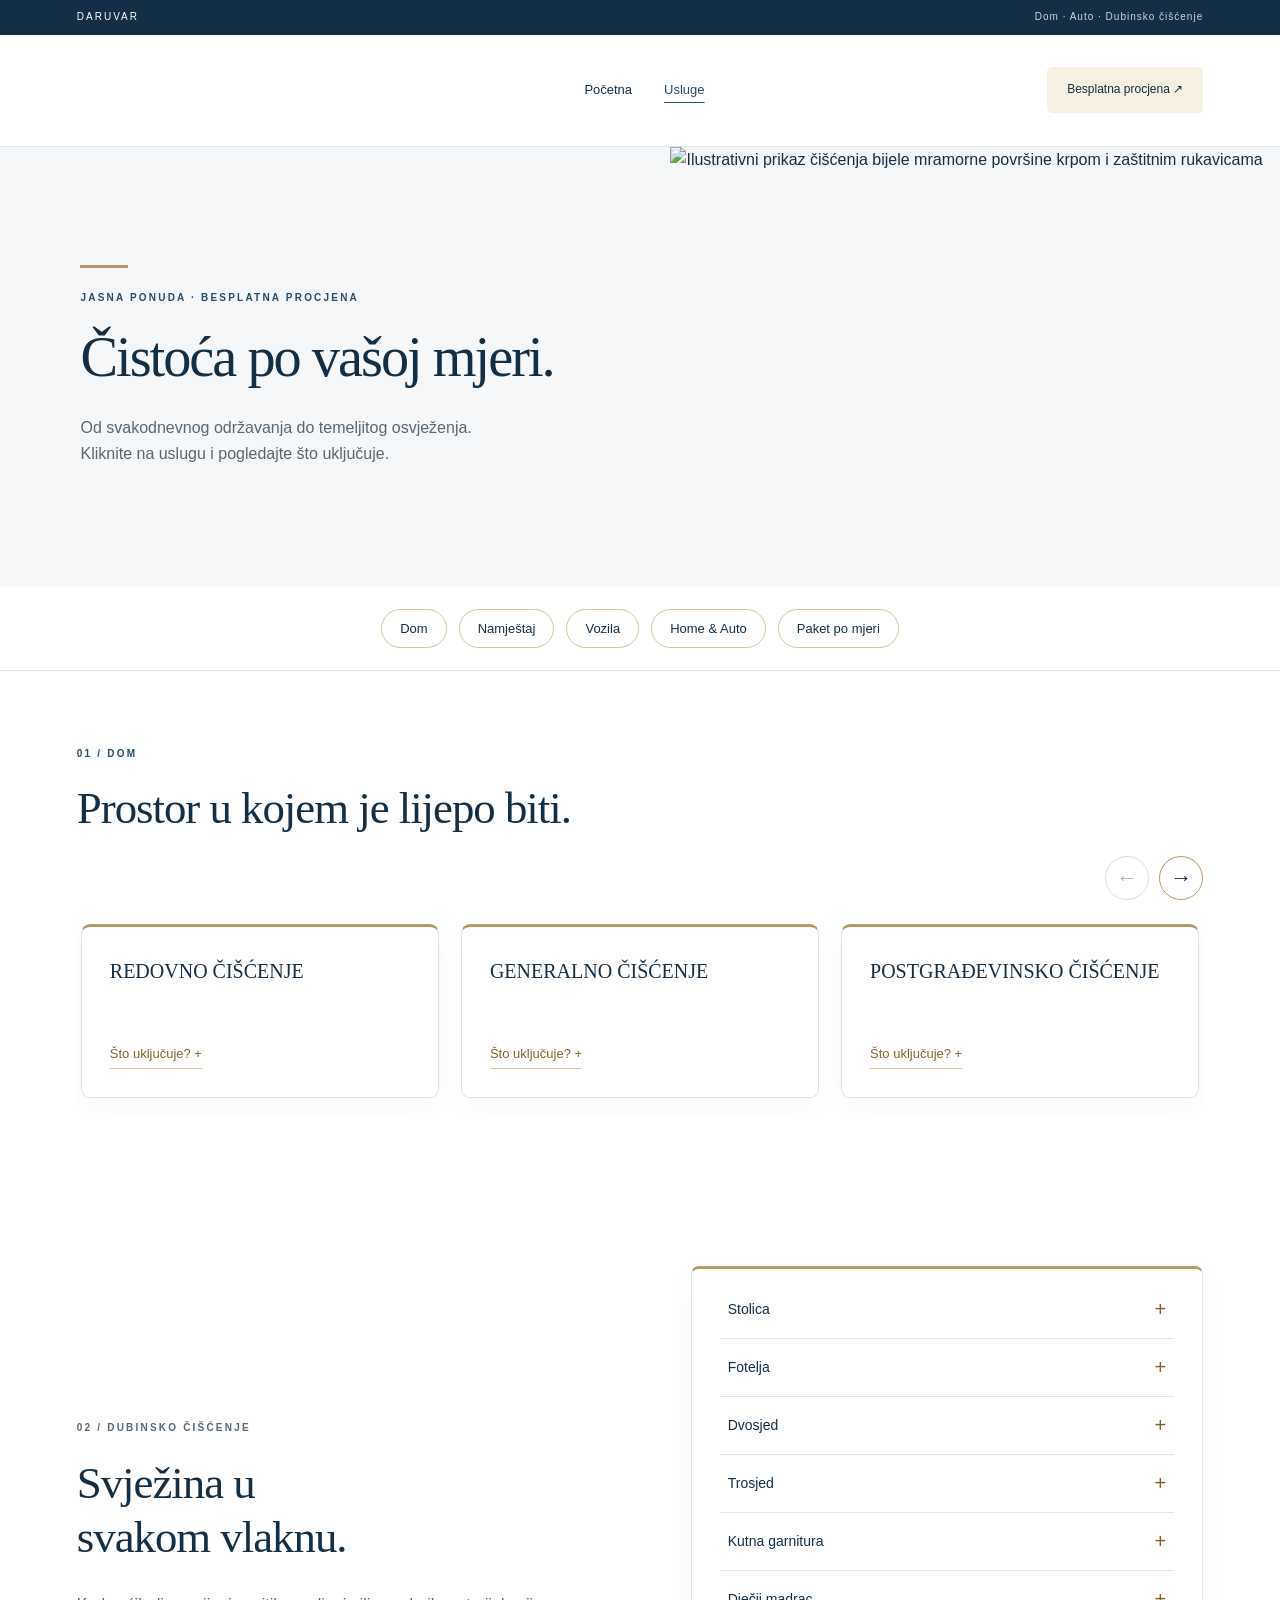
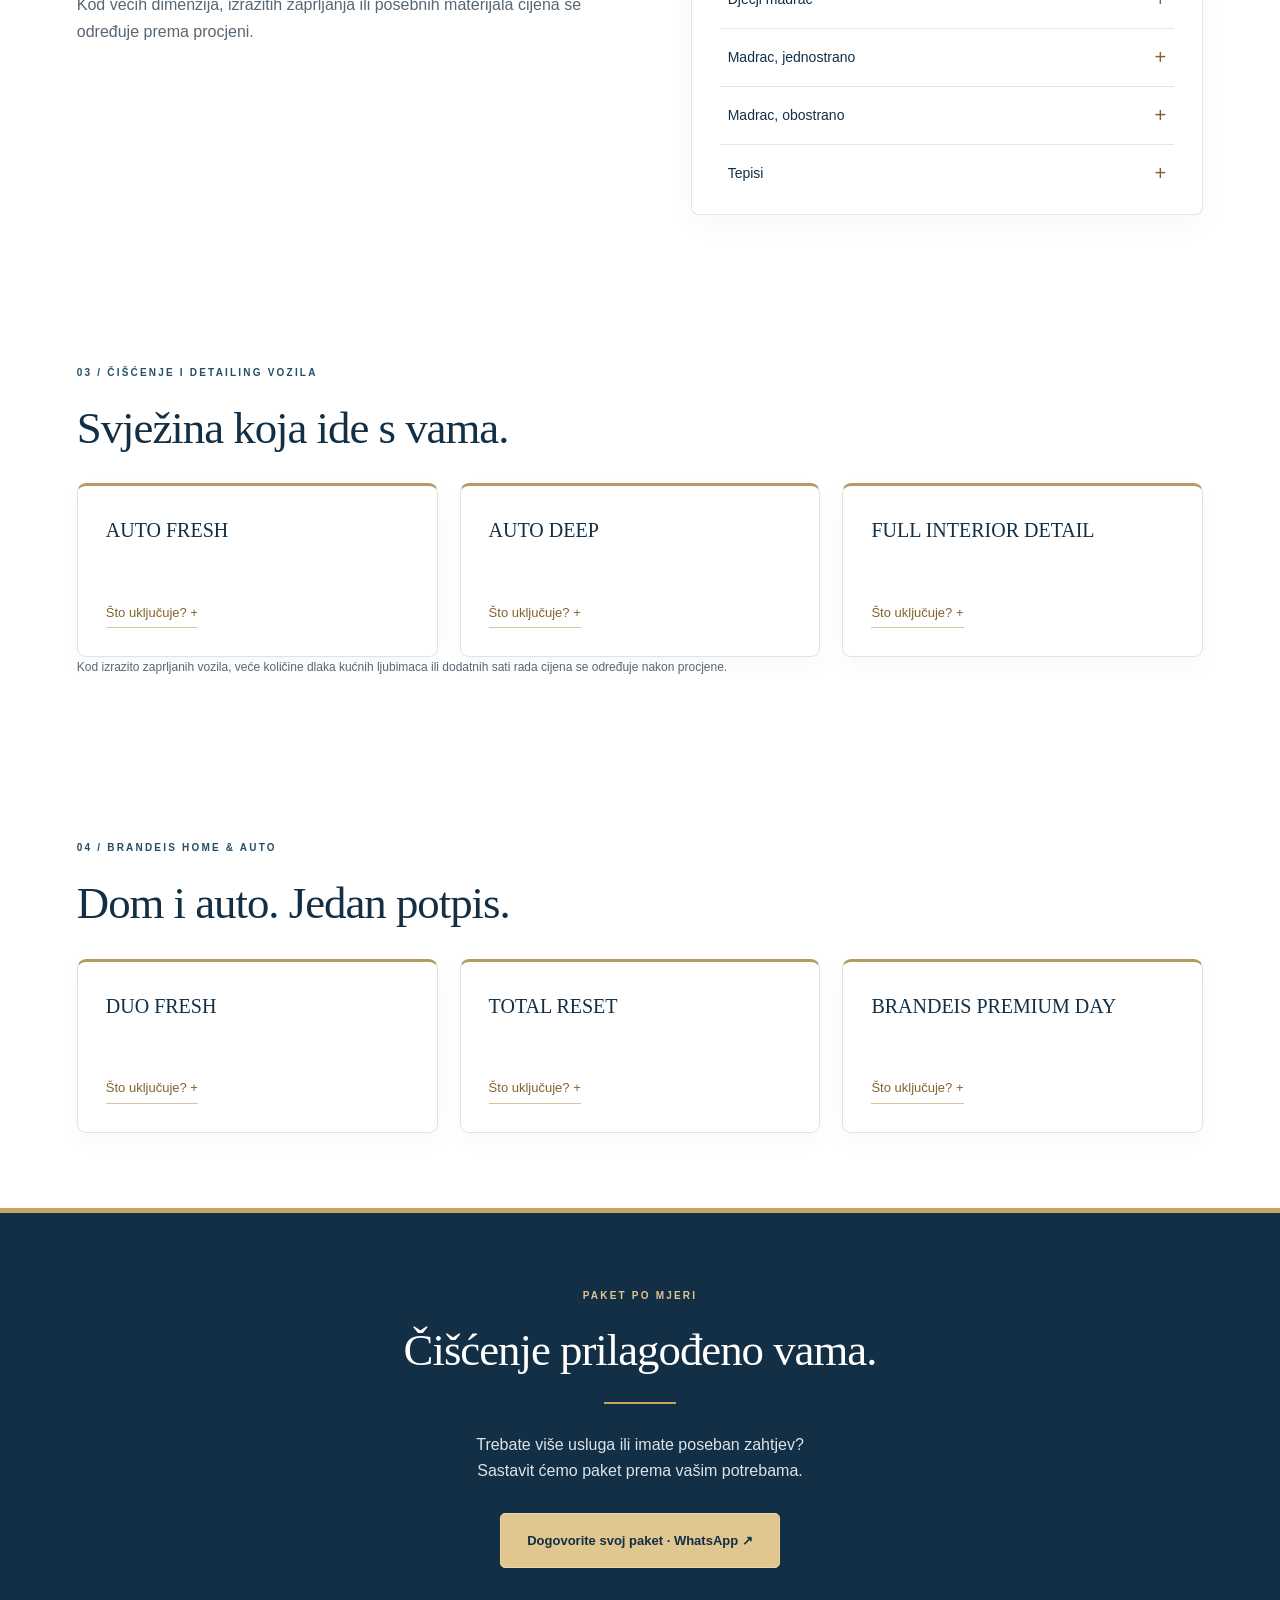
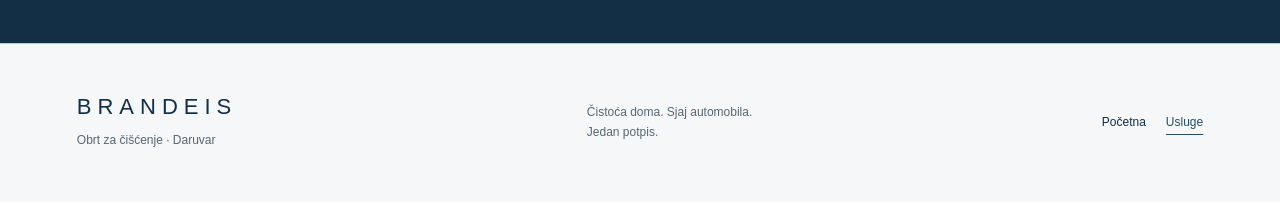
==== usluge.html @ 132bfe53 "Add Brandeis website" ====
<!doctype html>
<html lang="hr">
  <head>
    <meta charset="utf-8" />
    <meta
      name="viewport"
      content="width=device-width,initial-scale=1"
    />
    <title>Usluge  | BRANDEIS</title>
    <meta
      name="description"
      content="BRANDEIS, obrt za čišćenje u Daruvaru. Čišćenje doma, dubinsko čišćenje i detailing vozila. Besplatna procjena."
    />
    <link
      rel="stylesheet"
      href="style.css"
    />
  </head>
  <body class="services-refined">
    <div class="top">DARUVAR <span>Dom · Auto · Dubinsko čišćenje</span></div>
    <!-- ZAGLAVLJE: logo i glavna navigacija -->
    <header>
      <a
        href="index.html"
        class="brand"
        aria-label="BRANDEIS početna"
        ><span class="logo"
          ><img
            src="assets/logo-original.png"
            alt="BRANDEIS – obrt za čišćenje" /></span
      ></a>
      <nav aria-label="Glavna navigacija">
        <a href="index.html">Početna</a
        ><a
          aria-current="page"
          href="usluge.html"
          >Usluge</a
        >
      </nav>
      <a
        class="header-cta"
        href="https://wa.me/385981863754?text=Po%C5%A1tovani%2C%20zanima%20me%20%C4%8Di%C5%A1%C4%87enje.%20Mo%C5%BEemo%20li%20dogovoriti%20procjenu%20i%20termin%3F" target="_blank" rel="noopener noreferrer"
        >Besplatna procjena ↗</a
      >
    </header>
    <!-- GLAVNI SADRŽAJ STRANICE -->
    <main>
      <!-- UVOD: tekst i ilustrativna fotografija čišćenja -->
      <section class="page-intro">
        <div class="services-intro-copy">
<p class="eyebrow">JASNA PONUDA · BESPLATNA PROCJENA</p>
        <h1>Čistoća po vašoj mjeri.</h1>
        <p>
          Od svakodnevnog održavanja do temeljitog osvježenja.<br />Kliknite na uslugu i pogledajte što uključuje.
        </p>
        </div>
        <img
          class="services-intro-photo"
          src="assets/usluge-ciscenje.png"
          alt="Ilustrativni prikaz čišćenja bijele mramorne površine krpom i zaštitnim rukavicama"
          width="1254"
          height="1254"
        />
      </section>
      <nav
        class="category-nav"
        aria-label="Kategorije usluga"
      >
        <a href="#dom">Dom</a><a href="#dubinsko">Namještaj</a><a href="#auto">Vozila</a
        ><a href="#paketi">Home & Auto</a><a href="#posebni">Paket po mjeri</a>
      </nav>
      <!-- ČIŠĆENJE DOMA -->
      <section
        class="section"
        id="dom"
      >
        <p class="eyebrow">01 / DOM</p>
        <h2>Prostor u kojem je lijepo biti.</h2>
        <div class="carousel-controls" hidden>
          <button type="button" class="carousel-prev" aria-label="Prethodne usluge" aria-controls="home-services">←</button>
          <button type="button" class="carousel-next" aria-label="Sljedeće usluge" aria-controls="home-services">→</button>
        </div>
        <div class="cards" id="home-services" role="region" aria-label="Usluge čišćenja doma" tabindex="0">
          <article class="price-card">
            <h3>REDOVNO ČIŠĆENJE</h3>
           
            <ul>
              <li>Usisavanje i pranje podova</li>
              <li>Brisanje prašine i dostupnih površina</li>
              <li>Čišćenje kupaonice i WC-a</li>
              <li>Čišćenje kuhinjskih radnih površina</li>
              <li>Vanjsko brisanje kuhinjskih elemenata</li>
              <li>Čišćenje ogledala</li>
              <li>Iznošenje otpada</li>
            </ul>
            <p class="note"></p>
            
          </article>
          <article class="price-card">
            <h3>GENERALNO ČIŠĆENJE</h3>
            
            <ul>
              <li>Sve iz redovnog čišćenja</li>
              <li>Detaljno čišćenje kuhinje i kupaonice</li>
              <li>Uklanjanje kamenca</li>
              <li>Čišćenje vrata i štokova</li>
              <li>Čišćenje prekidača, lajsni i radijatora</li>
              <li>Detaljno čišćenje dostupnih i teško dostupnih površina</li>
            </ul>
            <p class="note">
              Opseg prema potrebama prostora. Cijena prema kvadraturi, stanju i opsegu
              posla. Besplatna procjena.
            </p>
          
          </article>
          <article class="price-card">
            <h3>POSTGRAĐEVINSKO ČIŠĆENJE</h3>
            
            
            <ul>
              <li>Uklanjanje građevinske prašine</li>
              <li>Detaljno usisavanje i pranje podova</li>
              <li>Čišćenje vrata i štokova</li>
              <li>Čišćenje sanitarija</li>
              <li>Čišćenje kuhinjskih i drugih površina</li>
              <li>Čišćenje staklenih površina</li>
              <li>Završno detaljno čišćenje prostora</li>
            </ul>
            <p class="note">
              Nakon gradnje, adaptacije ili renoviranja. Cijena prema kvadraturi, stanju i
              opsegu posla. Besplatna procjena.
            </p>
          
          </article>
          <!-- Dubinsko čišćenje: detalji se otvaraju klikom na karticu. -->
          <article class="price-card">
            <h3>DUBINSKO ČIŠĆENJE</h3>
            <p>Dubinsko čišćenje namještaja, madraca i tepiha prema vašim potrebama.</p>
            <ul>
              <li>Stolice i fotelje</li>
              <li>Dvosjedi, trosjedi i kutne garniture</li>
              <li>Dječji madraci i madraci, jednostrano ili obostrano</li>
              <li>Tepisi</li>
            </ul>
            <p class="note">
              Opseg i cijena određuju se prema dimenzijama, materijalu i stanju.
              Odabrane usluge dogovaramo prije početka rada.
            </p>
          </article>
        </div>
      </section>
      <!-- DUBINSKO ČIŠĆENJE NAMJEŠTAJA -->
      <section
        class="section tinted"
        id="dubinsko"
      >
        <div class="intro">
          <div>
            <p class="eyebrow">02 / DUBINSKO ČIŠĆENJE</p>
            <h2>Svježina u<br />svakom vlaknu.</h2>
            <p>
              Kod većih dimenzija, izrazitih zaprljanja ili posebnih materijala cijena se
              određuje prema procjeni.
            </p>
          
          </div>
          <div class="price-list">
            <div><span>Stolica</span><strong></strong></div>
            <div><span>Fotelja</span><strong></strong></div>
            <div><span>Dvosjed</span><strong></strong></div>
            <div><span>Trosjed</span><strong></strong></div>
            <div><span>Kutna garnitura</span><strong></strong></div>
            <div><span>Dječji madrac</span><strong></strong></div>
            <div><span>Madrac, jednostrano</span><strong></strong></div>
            <div><span>Madrac, obostrano</span><strong></strong></div>
            <div><span>Tepisi</span><strong></strong></div>
          </div>
        </div>
      </section>
      <!-- ČIŠĆENJE I DETAILING VOZILA -->
      <section
        class="section"
        id="auto"
      >
        <p class="eyebrow">03 / ČIŠĆENJE I DETAILING VOZILA</p>
        <h2>Svježina koja ide s vama.</h2>
        <div class="cards">
          <article class="price-card">
            <h3>AUTO FRESH</h3>
           
            <ul>
              <li>Usisavanje unutrašnjosti i tepiha</li>
              <li>Čišćenje armature</li>
              <li>Čišćenje unutarnjih plastičnih površina</li>
              <li>Unutarnje čišćenje stakala</li>
              <li>Osnovno čišćenje unutrašnjosti vozila</li>
            </ul>
            <p class="note">Za redovno održavanje i osvježenje unutrašnjosti vozila.</p>
           
          </article>
          <article class="price-card">
            <h3>AUTO DEEP</h3>
            <p class="price"></p>
            <ul>
              <li>Detaljno usisavanje</li>
              <li>Detaljno čišćenje sjedala</li>
              <li>Čišćenje tepiha</li>
              <li>Detaljno čišćenje plastika</li>
              <li>Čišćenje pragova i ventilacijskih otvora</li>
              <li>Detailing kistovima</li>
              <li>Čišćenje prtljažnika</li>
              <li>Unutarnje čišćenje stakala</li>
            </ul>
            <p class="note">Za detaljnije čišćenje unutrašnjosti vozila.</p>
           
          </article>
          <article class="price-card">
            <h3>FULL INTERIOR DETAIL</h3>
         
            <ul>
              <li>Kompletno dubinsko čišćenje sjedala i tepiha</li>
              <li>Detaljno čišćenje prtljažnika</li>
              <li>Detaljno čišćenje unutarnjih površina</li>
              <li>Čišćenje pragova i ventilacijskih otvora</li>
              <li>Detailing kistovima</li>
              <li>Čišćenje teško dostupnih mjesta</li>
              <li>Unutarnje čišćenje stakala</li>
              <li>Završna njega unutarnjih površina</li>
            </ul>
            <p class="note">SUV / vozila sa 7 sjedala — od 120 €.</p>
           
          </article>
        </div>
        <p class="note">
          Kod izrazito zaprljanih vozila, veće količine dlaka kućnih ljubimaca ili
          dodatnih sati rada cijena se određuje nakon procjene.
        </p>
      </section>
      <!-- HOME & AUTO PAKETI -->
      <section
        class="section tinted"
        id="paketi"
      >
        <p class="eyebrow">04 / BRANDEIS HOME & AUTO</p>
        <h2>Dom i auto. Jedan potpis.</h2>
        <div class="cards">
          <article class="price-card">
            <h3>DUO FRESH</h3>
            
            <ul>
              <li>3 sata redovnog čišćenja doma</li>
              <li>AUTO FRESH paket</li>
            </ul>
            <p class="note"></p>
            <a
              class="btn"
              href="https://wa.me/385981863754?text=Po%C5%A1tovani%2C%20zanima%20me%20DUO%20FRESH." target="_blank" rel="noopener noreferrer"
              >Odaberite uslugu <span>↗</span></a
            >
          </article>
          <article class="price-card">
            <h3>TOTAL RESET</h3>
          
            <ul>
              <li>Generalno čišćenje doma do 60 m²</li>
              <li>AUTO DEEP paket</li>
            </ul>
            <p class="note">
              Za domove veće od 60 m² cijena se formira prema kvadraturi i opsegu posla.
            </p>
            <a
              class="btn"
              href="https://wa.me/385981863754?text=Po%C5%A1tovani%2C%20zanima%20me%20TOTAL%20RESET." target="_blank" rel="noopener noreferrer"
              >Odaberite uslugu <span>↗</span></a
            >
          </article>
          <article class="price-card">
            <h3>BRANDEIS PREMIUM DAY</h3>
          
            <ul>
              <li>Generalno čišćenje doma</li>
              <li>FULL INTERIOR DETAIL</li>
              <li>Dubinsko čišćenje trosjeda ILI madraca</li>
            </ul>
            <p class="note">
              Konačna cijena ovisi o kvadraturi i stanju doma, veličini i stanju vozila te
              odabranoj usluzi dubinskog čišćenja.
            </p>
            <a
              class="btn"
              href="https://wa.me/385981863754?text=Po%C5%A1tovani%2C%20zanima%20me%20BRANDEIS%20PREMIUM%20DAY." target="_blank" rel="noopener noreferrer"
              >Odaberite uslugu <span>↗</span></a
            >
          </article>
        </div>
      </section>
      <!-- PAKET PO MJERI -->
      <section
        class="cta"
        id="posebni"
        aria-labelledby="custom-package-title"
      >
        <p class="eyebrow">PAKET PO MJERI</p>
        <h2 id="custom-package-title">Čišćenje prilagođeno vama.</h2>
        <p>
          Trebate više usluga ili imate poseban zahtjev?<br />
          Sastavit ćemo paket prema vašim potrebama.
        </p>
        <a
          class="btn"
          href="https://wa.me/385981863754?text=Po%C5%A1tovani%2C%20zanima%20me%20paket%20%C4%8Di%C5%A1%C4%87enja%20prema%20mojim%20potrebama.%20Mo%C5%BEemo%20li%20dogovoriti%20detalje%3F"
          target="_blank"
          rel="noopener noreferrer"
        >Dogovorite svoj paket · WhatsApp ↗</a>
      </section>
  
    </main>
    <!-- PODNOŽJE: naziv firme, lokacija i poveznice -->
    <footer>
      <div>
        <strong>BRANDEIS</strong>
        <p>Obrt za čišćenje · Daruvar</p>
      </div>
      <p>Čistoća doma. Sjaj automobila.<br />Jedan potpis.</p>
      <nav>
        <a href="index.html">Početna</a
        ><a
          aria-current="page"
          href="usluge.html"
          >Usluge</a
        >
      </nav>
    </footer>
    <script src="app.js"></script>
  </body>
</html>
---- style.css ----
/* BOJE I OSNOVNI IZGLED */
:root {
  --navy: #1b2a3a;
  --blue: #21769a;
  --pale: #eef7fa;
  --muted: #657580;
  --line: #dce8ed;
}
* {
  box-sizing: border-box;
}
html {
  scroll-behavior: smooth;
  scroll-padding-top: 30px;
}
body {
  margin: 0;
  color: var(--navy);
  font:
    16px/1.65 Arial,
    Helvetica,
    sans-serif;
  background: #fff;
}
a {
  color: inherit;
  text-decoration: none;
}
button,
input,
textarea,
select {
  font: inherit;
}
button,
a,
input,
select,
textarea {
  outline-offset: 5px;
}
a:hover {
  color: var(--blue);
}
.top {
  padding: 9px 6%;
  background: var(--navy);
  color: #fff;
  font-size: 10px;
  letter-spacing: 2px;
  display: flex;
  justify-content: space-between;
}
.top span {
  letter-spacing: 1px;
  opacity: 0.8;
}
/* ZAGLAVLJE I LOGO */
header {
  padding: 0 6%;
  height: 112px;
  display: flex;
  align-items: center;
  justify-content: space-between;
  border-bottom: 1px solid var(--line);
}
.brand {
  width: 165px;
}
.logo {
  display: block;
  position: relative;
  width: 165px;
  height: 94px;
  overflow: hidden;
}
.logo img {
  position: absolute;
  width: 186px;
  max-width: none;
  left: -11px;
  top: -134px;
}
nav {
  display: flex;
  gap: 32px;
  font-size: 13px;
}
nav a[aria-current="page"] {
  color: var(--blue);
  text-decoration: underline;
  text-underline-offset: 8px;
}
.header-cta {
  font-size: 12px;
  background: var(--pale);
  padding: 13px 20px;
  border-radius: 5px;
}
/* NASLOVNA SEKCIJA */
.hero {
  display: grid;
  grid-template-columns: 1.05fr 1fr;
  min-height: 590px;
  background: #f7fafb;
}
.hero-copy {
  padding: 78px 7% 55px 11.5%;
}
.eyebrow {
  font-size: 10px;
  font-weight: 700;
  letter-spacing: 2.2px;
  color: var(--blue);
  margin: 0 0 20px;
}
h1,
h2,
h3,
p {
  margin-top: 0;
}
h1 {
  font-size: clamp(42px, 5vw, 72px);
  line-height: 1.1;
  font-weight: 500;
  letter-spacing: -3px;
  margin-bottom: 27px;
}
h1 em {
  font:
    italic 1.05em Georgia,
    serif;
  color: var(--blue);
}
.lead {
  color: var(--muted);
  font-size: 16px;
  line-height: 1.85;
  margin-bottom: 30px;
}
.btn {
  display: inline-flex;
  align-items: center;
  justify-content: space-between;
  gap: 25px;
  background: var(--blue);
  color: white;
  border: 0;
  border-radius: 5px;
  padding: 15px 22px;
  font-size: 13px;
  cursor: pointer;
  transition: background 0.2s;
}
.btn:hover {
  background: var(--navy);
  color: white;
}
.text-link {
  font-size: 13px;
  font-weight: 600;
  display: inline-block;
}
.hero .text-link {
  margin: 15px 0 15px 20px;
}
.hero-note {
  font-size: 11px;
  margin: 35px 0 0;
  color: var(--muted);
}
.hero-note span {
  margin: 0 10px;
  color: var(--blue);
}
.hero-photo {
  position: relative;
  min-height: 450px;
  overflow: hidden;
}
.hero-photo > img {
  width: 100%;
  height: 100%;
  position: absolute;
  object-fit: cover;
}
.photo-label {
  position: absolute;
  bottom: 35px;
  left: 30px;
  right: 30px;
  max-width: 340px;
  background: #ffffffed;
  padding: 20px 25px;
  font-family: Georgia, serif;
  font-size: 21px;
  line-height: 1.5;
  border-left: 3px solid #76a5b8;
}
.photo-label strong {
  font-weight: 400;
  color: var(--blue);
}
/* TRAKA USLUGA */
.service-strip {
  display: grid;
  grid-template-columns: repeat(3, 1fr);
  margin: 0 6%;
  border-bottom: 1px solid var(--line);
}
.service-strip a {
  padding: 28px 22px;
  text-align: center;
  border-right: 1px solid var(--line);
  font-size: 14px;
}
.service-strip a:last-child {
  border: 0;
}
.service-strip span {
  color: var(--blue);
  font-size: 27px;
  margin-right: 20px;
  vertical-align: middle;
}
/* SEKCIJE I KARTICE */
.section {
  padding: 75px 6%;
}
.intro {
  display: grid;
  grid-template-columns: 1fr 1fr;
  gap: 9%;
  align-items: center;
}
.intro p {
  color: var(--muted);
}
h2 {
  font-family: Georgia, serif;
  font-weight: 400;
  font-size: clamp(30px, 3vw, 42px);
  line-height: 1.2;
  letter-spacing: -1px;
  margin-bottom: 28px;
}
h3 {
  font-size: 17px;
  line-height: 1.5;
}
.small-benefits {
  display: flex;
  flex-direction: column;
  gap: 8px;
  font-size: 13px;
  color: var(--blue);
}
.tinted {
  background: var(--pale);
}
.section-head {
  display: flex;
  align-items: center;
  justify-content: space-between;
  gap: 30px;
  margin-bottom: 20px;
}
.cards {
  display: grid;
  grid-template-columns: repeat(3, 1fr);
  gap: 22px;
}
.price-card {
  padding: 30px;
  background: white;
  border: 1px solid var(--line);
  border-radius: 9px;
  display: flex;
  flex-direction: column;
}
.price-card h3 {
  font-size: 12px;
  letter-spacing: 1px;
}
.price {
  font:
    36px/1.2 Georgia,
    serif;
  color: var(--blue);
  margin: 6px 0 25px;
}
.price-card ul {
  list-style: none;
  padding: 0;
  margin: 0 0 20px;
  font-size: 13px;
  line-height: 1.8;
  flex: 1;
}
.price-card li {
  padding: 7px 0 7px 21px;
  border-bottom: 1px solid #edf2f5;
  position: relative;
}
.price-card li:before {
  content: "✓";
  position: absolute;
  left: 0;
  color: var(--blue);
}
.price-card .btn {
  margin-top: auto;
}
.note {
  font-size: 12px;
  color: var(--muted);
  line-height: 1.75;
}
.special-grid {
  display: grid;
  grid-template-columns: repeat(3, 1fr);
  gap: 22px;
}
.special {
  padding: 30px;
  border: 1px solid var(--line);
  border-radius: 8px;
  background: linear-gradient(140deg, #fff, #f4f9fb);
}
.special h3 {
  font:
    26px/1.25 Georgia,
    serif;
  margin: 20px 0 15px;
}
.special p {
  font-size: 14px;
  color: var(--muted);
}
.special > a,
.special > span:last-child {
  font-size: 12px;
  color: var(--blue);
}
.cta {
  text-align: center;
  background: #dfeef3;
  padding: 65px 20px;
}
.cta p:not(.eyebrow) {
  color: var(--muted);
  font-size: 14px;
}
.cta h2 {
  font-size: 42px;
}
/* KAKO TO FUNKCIONIRA */
.how-it-works {
  border-top: 1px solid var(--line);
}
.process-steps {
  display: grid;
  grid-template-columns: repeat(3, minmax(0, 1fr));
  gap: 32px;
  list-style: none;
  padding: 0;
  margin: 36px 0 0;
}
.process-step {
  border-top: 2px solid var(--line);
  padding-top: 24px;
}
.step-number {
  display: inline-block;
  margin-bottom: 20px;
  color: var(--blue);
  font: 38px/1 Georgia, serif;
}
.process-step h3 {
  margin-bottom: 12px;
}
.process-step p {
  margin-bottom: 0;
  color: var(--muted);
  font-size: 14px;
}
@media (max-width: 600px) {
  .process-steps {
    grid-template-columns: 1fr;
    gap: 28px;
  }
}

/* PODNOŽJE */
footer {
  padding: 45px 6%;
  display: flex;
  justify-content: space-between;
  align-items: center;
  gap: 30px;
}
footer strong {
  letter-spacing: 6px;
  font-weight: 500;
  font-size: 22px;
}
footer p {
  font-size: 12px;
  color: var(--muted);
  margin: 6px 0;
}
footer nav {
  gap: 20px;
  font-size: 12px;
}
/* UVOD NA UNUTARNJIM STRANICAMA */
.page-intro {
  padding: 70px 6% 55px;
  background: var(--pale);
  text-align: center;
}
.page-intro h1 {
  font-family: Georgia, serif;
  font-size: 54px;
  letter-spacing: -2px;
}
.page-intro p:last-child {
  color: var(--muted);
  margin-bottom: 0;
}
.category-nav {
  justify-content: center;
  flex-wrap: wrap;
  padding: 20px;
  border-bottom: 1px solid var(--line);
}
.price-list {
  background: white;
  padding: 12px 28px;
  border: 1px solid var(--line);
  border-radius: 8px;
}
.price-list > div {
  display: flex;
  justify-content: space-between;
  gap: 20px;
  border-bottom: 1px solid var(--line);
  padding: 12px 0;
  font-size: 14px;
}
.price-list > div:last-child {
  border: 0;
}
.price-list strong {
  color: var(--blue);
  white-space: nowrap;
}
.extras {
  display: flex;
  flex-wrap: wrap;
  gap: 10px;
  margin: 25px 0;
}
.extras span {
  background: white;
  padding: 10px 16px;
  border-radius: 4px;
  font-size: 13px;
  border: 1px solid var(--line);
}
details {
  margin-top: 30px;
  padding: 25px;
  border: 1px solid #c9dce5;
  border-radius: 5px;
  font-size: 13px;
}
summary {
  cursor: pointer;
  font-size: 16px;
  font-weight: 600;
}
details p {
  margin: 18px 0;
}
/* KONTAKT I OBRAZAC */
.contact-layout {
  display: grid;
  grid-template-columns: 1fr 1fr;
  gap: 10%;
}
.contact-layout aside > p {
  color: var(--muted);
}
.contact-info {
  border-top: 1px solid var(--line);
  margin-top: 30px;
  padding-top: 25px;
}
.contact-info small {
  color: var(--blue);
  letter-spacing: 2px;
}
.contact-info p {
  margin-bottom: 25px;
}
form {
  background: var(--pale);
  padding: 32px;
  border-radius: 8px;
}
label {
  display: block;
  font-size: 13px;
  font-weight: 600;
  margin-bottom: 18px;
}
input,
select,
textarea {
  display: block;
  width: 100%;
  background: #fff;
  border: 1px solid #cbdce3;
  border-radius: 4px;
  padding: 12px;
  margin-top: 7px;
  color: var(--navy);
  font-size: 14px;
}
textarea {
  resize: vertical;
}
form > .note {
  margin-top: 15px;
}
#result {
  border-top: 1px solid var(--line);
  padding-top: 25px;
  margin-top: 25px;
}
#result .btn {
  margin-top: 15px;
}

/* VELIKI EKRANI */
@media (min-width: 1600px) {
  body {
    max-width: 1600px;
    margin: auto;
  }
}
/* TABLETI */
@media (max-width: 900px) {
  header {
    padding: 0 4%;
  }
  nav {
    gap: 18px;
  }
  .header-cta {
    display: none;
  }
  .hero-copy {
    padding: 55px 8%;
  }
  h1 {
    font-size: 50px;
  }
  .hero .text-link {
    margin-left: 0;
    display: block;
  }
  .hero {
    min-height: 520px;
  }
  .hero-photo {
    min-height: 520px;
  }
  .cards {
    gap: 12px;
  }
  .price-card {
    padding: 22px;
  }
  .special-grid {
    grid-template-columns: repeat(2, 1fr);
  }
  footer {
    flex-wrap: wrap;
  }
  .section {
    padding: 55px 5%;
  }
  .contact-layout {
    gap: 5%;
  }
  .photo-label {
    font-size: 18px;
  }
}
/* MOBILNI TELEFONI */
@media (max-width: 600px) {
  .top {
    font-size: 8px;
    letter-spacing: 1px;
  }
  .top span {
    font-size: 8px;
  }
  header {
    height: 100px;
    gap: 12px;
  }
  .brand {
    width: 125px;
    flex-shrink: 0;
  }
  .logo {
    transform: scale(0.8);
    transform-origin: left center;
  }
  header nav {
    gap: 14px;
    font-size: 11px;
  }
  .hero {
    grid-template-columns: 1fr;
  }
  .hero-copy {
    padding: 45px 6% 35px;
  }
  h1 {
    font-size: 52px;
  }
  .hero-photo {
    min-height: 310px;
  }
  .hero-note {
    margin-top: 20px;
  }
  .hero .text-link {
    display: inline-block;
    margin-left: 15px;
  }
  .photo-label {
    bottom: 20px;
    left: 20px;
    right: 20px;
    padding: 15px;
  }
  .service-strip {
    margin: 0 4%;
  }
  .service-strip a {
    padding: 18px 8px;
    font-size: 10px;
  }
  .service-strip span {
    display: block;
    margin: 0;
    font-size: 26px;
  }
  .intro,
  .contact-layout {
    grid-template-columns: 1fr;
    gap: 25px;
  }
  .section {
    padding: 45px 6%;
  }
  .section-head {
    display: block;
  }
  .section-head .text-link {
    margin-bottom: 20px;
  }
  .cards,
  .special-grid {
    grid-template-columns: 1fr;
  }
  .price-card {
    padding: 26px;
  }
  .cta h2 {
    font-size: 34px;
  }
  .page-intro {
    padding: 45px 6%;
  }
  .page-intro h1 {
    font-size: 42px;
  }
  .category-nav {
    gap: 15px;
    font-size: 12px;
  }
  footer {
    align-items: flex-start;
  }
  footer nav {
    width: 100%;
  }
  form {
    padding: 23px;
  }
  .hero-note {
    font-size: 10px;
  }
}
.logo img {
  width: 140px;
  left: 12px;
  top: -101px;
}

/* USLUGE: kompaktne kartice i prozor s detaljima */
.service-compact {
  padding: 0;
  overflow: hidden;
}
.service-trigger {
  display: flex;
  flex-direction: column;
  align-items: flex-start;
  justify-content: space-between;
  gap: 28px;
  width: 100%;
  height: 100%;
  min-height: 155px;
  padding: 28px;
  border: 0;
  background: transparent;
  color: var(--navy);
  text-align: left;
  cursor: pointer;
}
.service-trigger:hover,
.furniture-trigger:hover {
  background: var(--pale);
}
.service-trigger:focus-visible,
.furniture-trigger:focus-visible {
  outline: 2px solid var(--blue);
  outline-offset: -4px;
}
.service-name {
  font-size: 15px;
  font-weight: 600;
  letter-spacing: 0.6px;
}
.service-cue {
  color: var(--blue);
  font-size: 13px;
}
.price-list > div:has(.furniture-trigger) {
  padding: 0;
}
.furniture-trigger {
  display: flex;
  align-items: center;
  justify-content: space-between;
  gap: 20px;
  width: 100%;
  min-height: 48px;
  padding: 12px 8px;
  border: 0;
  background: transparent;
  color: var(--navy);
  text-align: left;
  cursor: pointer;
}
.furniture-trigger span:last-child {
  color: var(--blue);
}
body.service-dialog-open {
  overflow: hidden;
}
.service-dialog {
  width: min(560px, calc(100% - 32px));
  max-height: 85vh;
  max-height: 85dvh;
  padding: 44px 32px 32px;
  border: 1px solid var(--line);
  border-radius: 16px;
  color: var(--navy);
  background: white;
  box-shadow: 0 24px 80px #1b2a3a33;
  overflow-y: auto;
}
.service-dialog::backdrop {
  background: #14253599;
}
.dialog-close {
  position: absolute;
  top: 8px;
  right: 8px;
  width: 44px;
  height: 44px;
  border: 0;
  border-radius: 50%;
  background: transparent;
  color: var(--navy);
  font-size: 28px;
  cursor: pointer;
}
.dialog-close:hover {
  background: var(--pale);
}
.service-dialog h2 {
  padding-right: 12px;
  font-size: clamp(25px, 5vw, 34px);
  overflow-wrap: anywhere;
}
.service-dialog-content ul {
  padding-left: 22px;
  margin: 0 0 24px;
}
.service-dialog-content li {
  padding: 7px 0;
}
.service-dialog-content li::marker {
  color: var(--blue);
}
.service-dialog-content p:last-child {
  margin-bottom: 0;
}
@media (max-width: 600px) {
  .service-trigger {
    min-height: 125px;
    padding: 24px;
    gap: 20px;
  }
  .service-dialog {
    padding: 48px 22px 28px;
  }
}

/* POČETNA: BIJELA, TAMNOPLAVA I DISKRETNO ZLATO */
.home-refined {
  --navy: #132f45;
  --blue: #234d68;
  --muted: #586773;
  background: #fff;
}
.home-refined .hero {
  background: #f5f7f8;
  grid-template-columns: 1fr 1.08fr;
}
.home-refined .hero-copy {
  padding: 80px 8% 65px 12%;
  align-self: center;
}
.home-refined h1 {
  font-family: Georgia, "Times New Roman", serif;
  font-size: clamp(46px, 5.1vw, 76px);
  font-weight: 400;
  letter-spacing: -2.5px;
  line-height: 1.08;
}
.home-refined h1 em {
  color: #315f7c;
}
.home-refined h2 {
  font-size: clamp(32px, 3.5vw, 48px);
  letter-spacing: -1.2px;
}
.home-refined .eyebrow {
  letter-spacing: 2px;
  font-size: 11px;
}
.home-refined .hero .eyebrow::before {
  content: "";
  display: block;
  width: 48px;
  height: 2px;
  margin-bottom: 24px;
  background: #b69a64;
}
.home-refined .btn {
  border-radius: 4px;
  padding: 16px 26px;
}
.home-refined .photo-label {
  border-left-color: #b69a64;
  background: #ffffffed;
  box-shadow: 0 8px 30px #132f4510;
}
.home-refined .intro {
  padding-top: 90px;
  padding-bottom: 90px;
}
.home-refined .how-it-works {
  background-image: linear-gradient(#ffffff66, #ffffff66), url("assets/mermer-beli.png");
  background-size: cover;
  background-position: center;
  border-top: 1px solid #e2e7eb;
  padding-top: 80px;
  padding-bottom: 85px;
}
.home-refined .process-step {
  padding: 28px 24px;
  background: #ffffffc9;
  border: 1px solid #dce3e8;
  border-top: 2px solid #b69a64;
  border-radius: 0 0 6px 6px;
}
.home-refined .step-number {
  font-size: 48px;
  color: #8b713e;
}
.home-refined .process-step h3 {
  font-size: 18px;
}
.home-refined .cta {
  background: #132f45;
  color: #fff;
  padding: 80px 6%;
}
.home-refined .cta .eyebrow {
  color: #dfc790;
}
.home-refined .cta p:not(.eyebrow) {
  color: #dbe4eb;
  max-width: 560px;
  margin: 0 auto 28px;
  font-size: 16px;
}
.home-refined .cta .btn {
  color: #132f45;
  background: #e0c78f;
  font-weight: 600;
}
.home-refined .cta .btn:hover {
  background: #efddb7;
}
.home-refined footer {
  background: #f5f7f8;
}
@media (max-width: 900px) {
  .home-refined .hero-copy {
    padding: 55px 8%;
  }
  .home-refined .process-steps {
    gap: 16px;
  }
  .home-refined .process-step {
    padding: 24px 18px;
  }
}
@media (max-width: 600px) {
  .home-refined .hero {
    grid-template-columns: 1fr;
  }
  .home-refined .hero-copy {
    padding: 48px 6%;
  }
  .home-refined h1 {
    font-size: clamp(44px, 11vw, 60px);
    letter-spacing: -1.8px;
  }
  .home-refined .hero-photo {
    min-height: 370px;
  }
  .home-refined .intro,
  .home-refined .how-it-works,
  .home-refined .cta {
    padding: 55px 6%;
  }
}

/* USLUGE: BIJELI MERMER, TAMNOPLAVA I ZLATNI AKCENTI */
.services-refined {
  --navy: #132f45;
  --blue: #234d68;
  --muted: #586773;
  background: #fff;
}
.services-refined .page-intro {
  display: grid;
  grid-template-columns: 1.1fr 1fr;
  align-items: stretch;
  padding: 0;
  text-align: left;
  background: #f5f7f8;
}
.services-intro-copy {
  align-self: center;
  padding: 65px 10% 65px 12%;
}
.services-refined .page-intro h1 {
  font-size: clamp(40px, 4.4vw, 64px);
  line-height: 1.08;
}
.services-intro-copy .eyebrow::before {
  content: "";
  display: block;
  width: 48px;
  height: 3px;
  background: #b69a64;
  margin-bottom: 22px;
}
.services-intro-photo {
  width: 100%;
  height: 100%;
  max-height: 440px;
  min-height: 360px;
  object-fit: cover;
  object-position: center 65%;
}
.services-refined h2 {
  font-size: clamp(32px, 3.5vw, 46px);
}
.services-refined .category-nav {
  gap: 12px;
  padding: 22px 6%;
  background: #fff;
}
.services-refined .category-nav a {
  padding: 8px 18px;
  border: 1px solid #d8c49a;
  border-radius: 30px;
  font-size: 13px;
}
.services-refined .category-nav a:hover {
  background: #f8f3e8;
  color: #132f45;
}
.services-refined .tinted {
  background: linear-gradient(#ffffff88, #ffffff88), url("assets/mermer-beli.png") center / cover;
}
.services-refined .price-card {
  border-color: #dce3e8;
  border-top: 3px solid #b69a64;
  box-shadow: 0 8px 22px #132f4508;
}
.services-refined .service-trigger {
  min-height: 170px;
  gap: 32px;
}
.services-refined .service-name {
  font-family: Georgia, "Times New Roman", serif;
  font-size: 20px;
  font-weight: 400;
  letter-spacing: 0;
}
.services-refined .service-cue {
  color: #80642c;
  border-bottom: 1px solid #d8c49a;
  padding-bottom: 4px;
}
.services-refined .price-list {
  border-top: 3px solid #b69a64;
  box-shadow: 0 10px 30px #132f4508;
}
.services-refined .furniture-trigger span:last-child {
  color: #80642c;
  font-size: 20px;
}
.services-refined .header-cta {
  background: #f6f0e3;
  color: #132f45;
}
.services-refined .cta {
  background: #132f45;
  color: #fff;
  border-top: 5px solid #c6a565;
  padding: 75px 6%;
}
.services-refined .cta .eyebrow {
  color: #e1c58b;
}
.services-refined .cta h2::after {
  content: "";
  display: block;
  width: 72px;
  height: 2px;
  background: #c6a565;
  margin: 24px auto 0;
}
.services-refined .cta p:not(.eyebrow) {
  color: #dbe4eb;
  font-size: 16px;
  margin-bottom: 28px;
}
.services-refined .cta .btn {
  color: #132f45;
  background: #e0c78f;
  border: 1px solid #ecd8ae;
  font-weight: 600;
  padding: 16px 26px;
}
.services-refined .cta .btn:hover {
  background: #efddb7;
}
.services-refined footer {
  background: #f5f7f8;
  border-top: 1px solid #d8c49a;
}
.services-refined .service-dialog {
  border-top: 4px solid #b69a64;
}
@media (max-width: 700px) {
  .services-refined .page-intro {
    grid-template-columns: 1fr;
  }
  .services-intro-copy {
    padding: 48px 6%;
  }
  .services-intro-photo {
    height: 290px;
    min-height: 0;
  }
  .services-refined .category-nav {
    gap: 8px;
  }
  .services-refined .category-nav a {
    padding: 7px 13px;
    font-size: 12px;
  }
  .services-refined .service-trigger {
    min-height: 135px;
    gap: 24px;
  }
  .services-refined .cta {
    padding: 55px 6%;
  }
}

/* KARUSEL USLUGA DOMA */
.services-refined #dom .cards {
  display: flex;
  gap: 22px;
  overflow-x: auto;
  scroll-snap-type: x mandatory;
  scroll-padding-inline: 4px;
  padding: 6px 4px 18px;
  scrollbar-width: thin;
  scrollbar-color: #b69a64 #edf0f3;
}
.services-refined #dom .price-card {
  flex: 0 0 calc((100% - 44px) / 3);
  min-width: 0;
  scroll-snap-align: start;
}
.carousel-controls {
  display: flex;
  justify-content: flex-end;
  gap: 10px;
  margin: -8px 0 18px;
}
.carousel-controls[hidden] { display: none; }
.carousel-controls button {
  width: 44px;
  height: 44px;
  border: 1px solid #b69a64;
  border-radius: 50%;
  background: #fff;
  color: #132f45;
  font-size: 22px;
  cursor: pointer;
}
.carousel-controls button:hover:not(:disabled) { background: #e0c78f; }
.carousel-controls button:disabled { opacity: .35; cursor: default; }
@media (max-width: 900px) {
  .services-refined #dom .price-card { flex-basis: 44%; }
}
@media (max-width: 600px) {
  .services-refined #dom .price-card { flex-basis: 85%; }
  .services-refined #dom .cards { gap: 16px; }
}
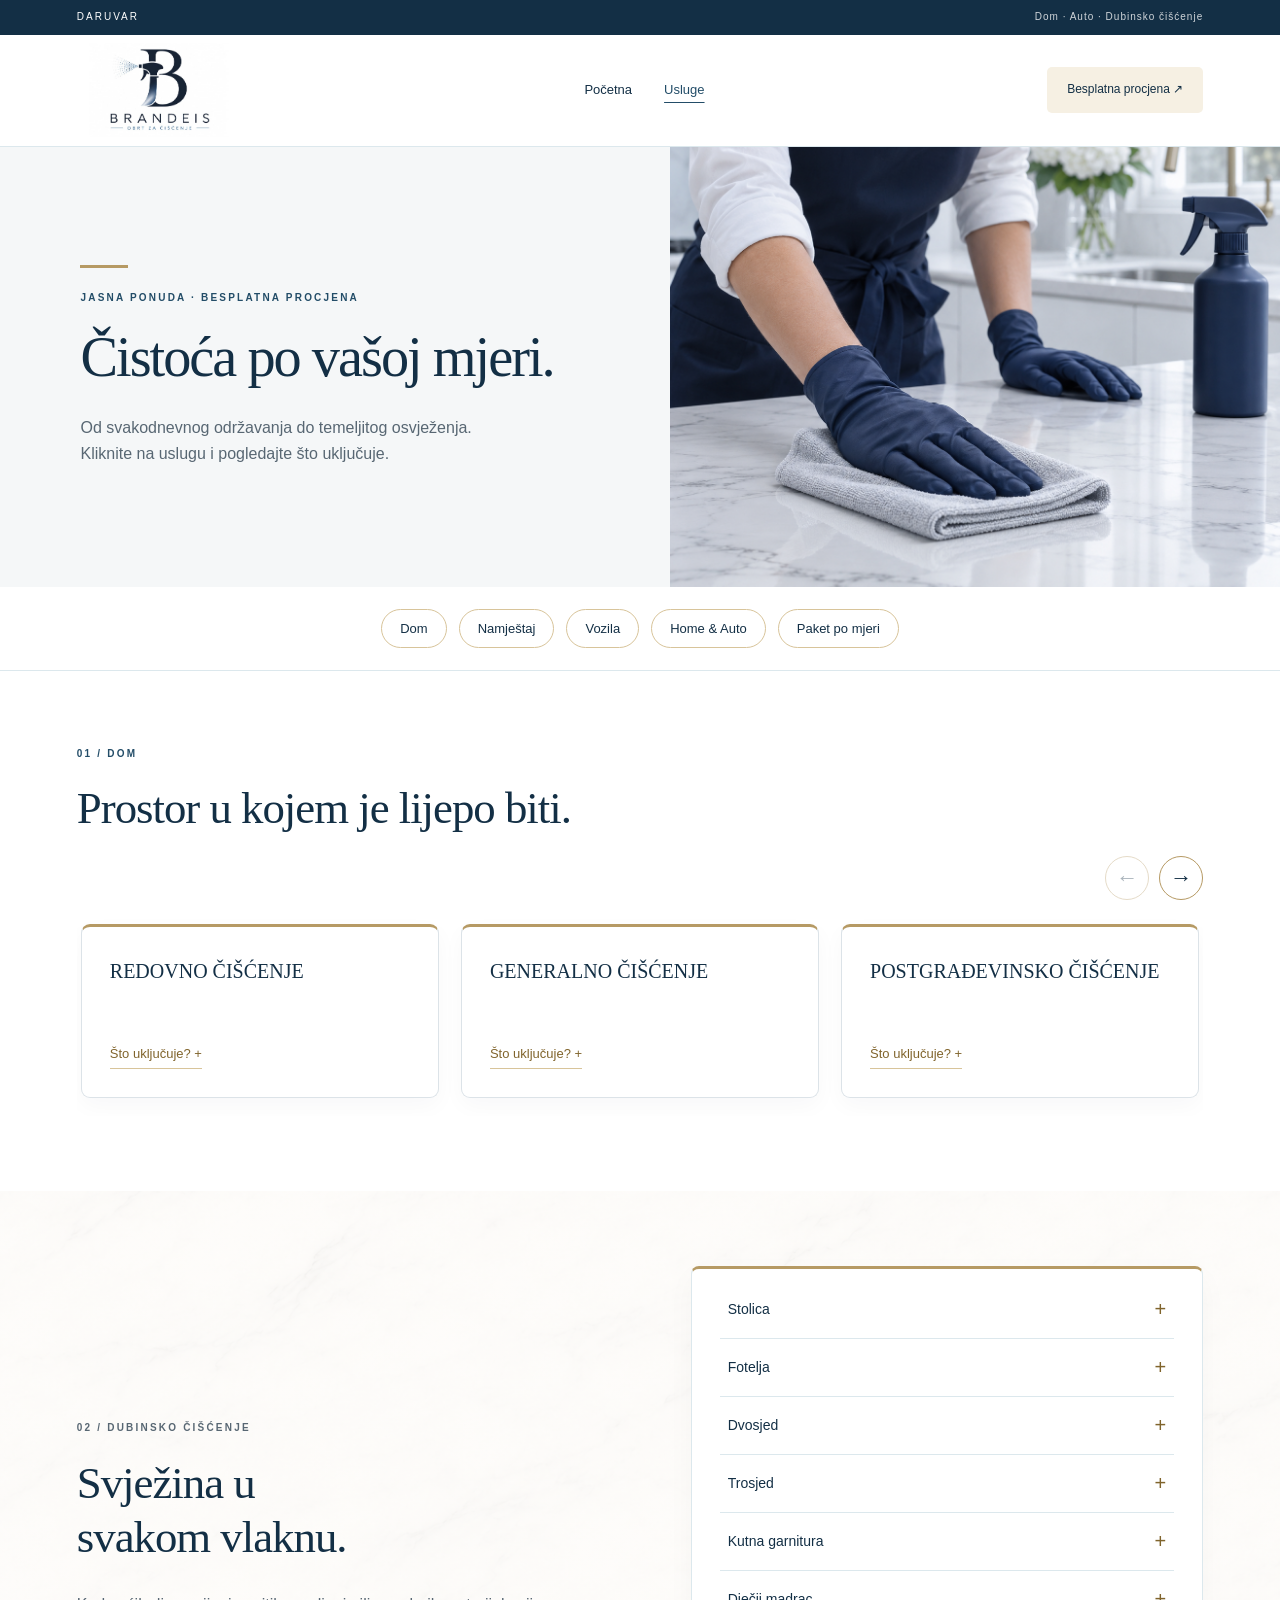
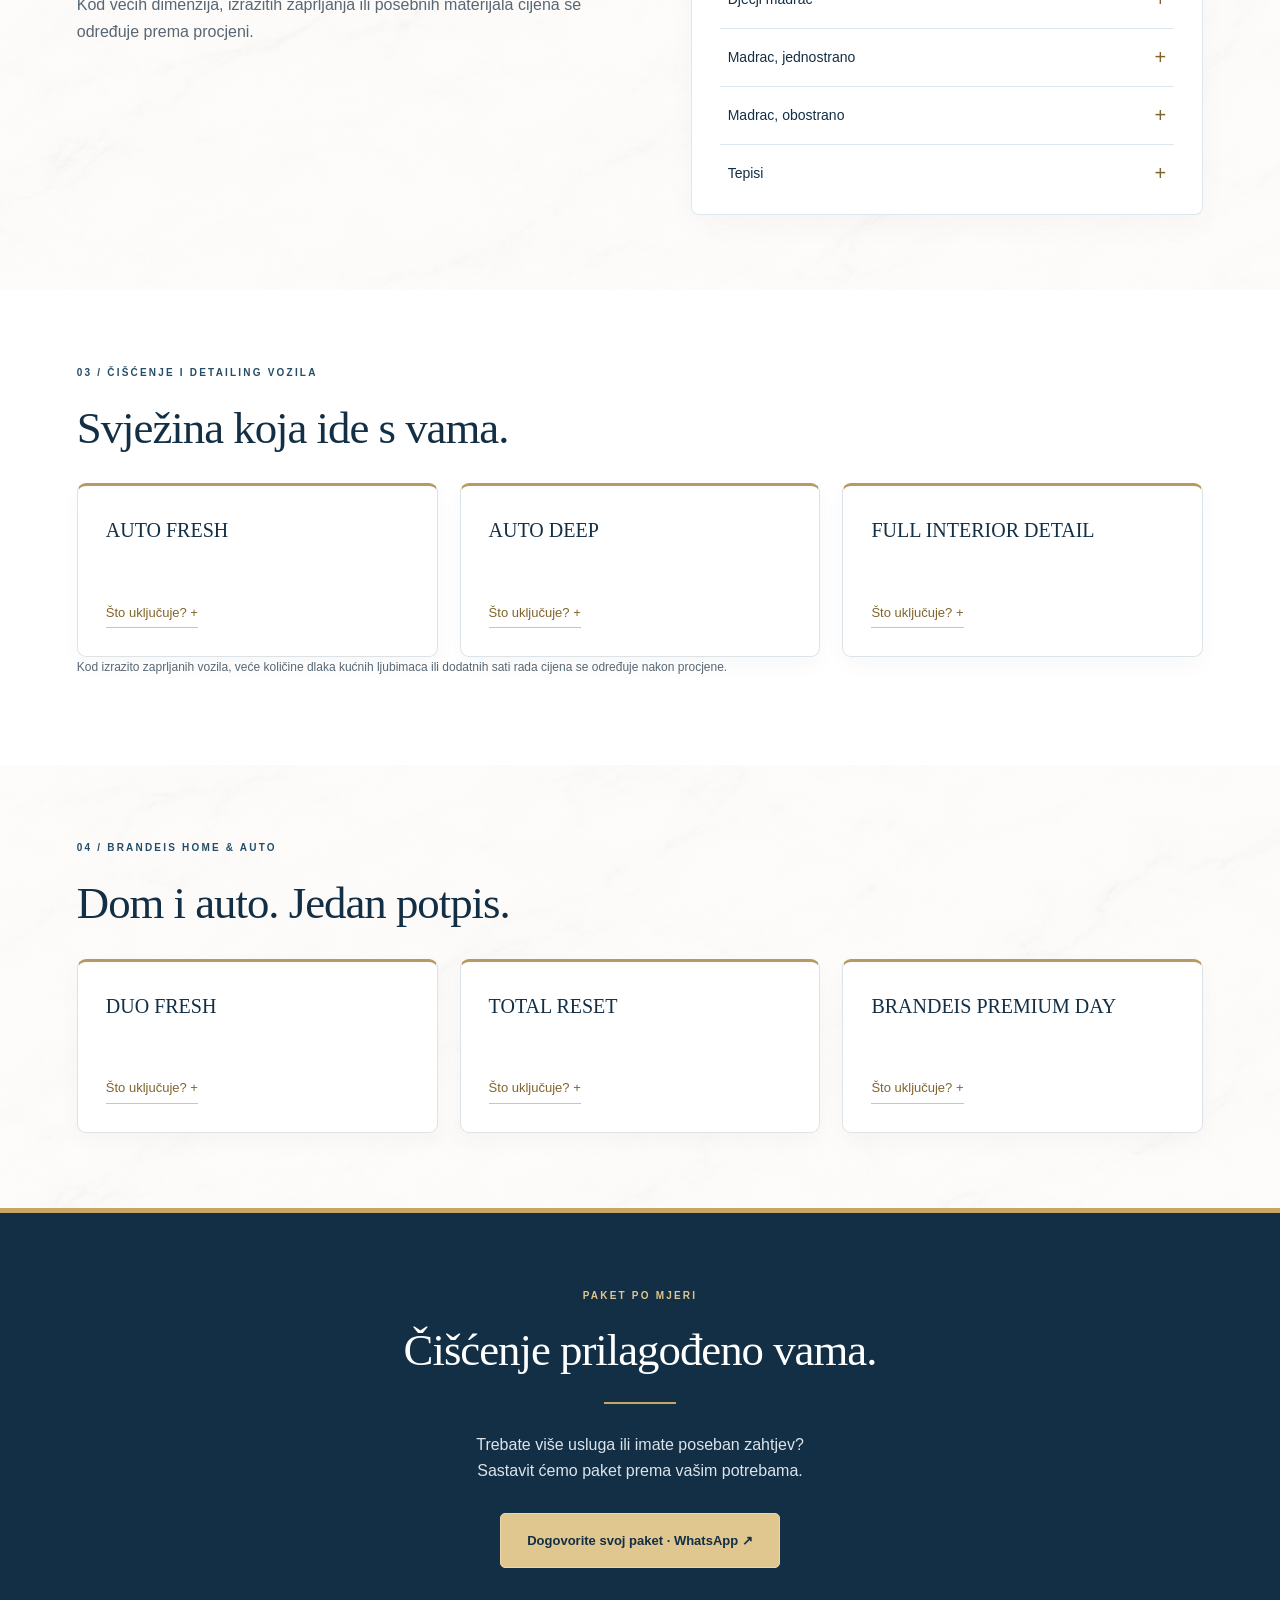
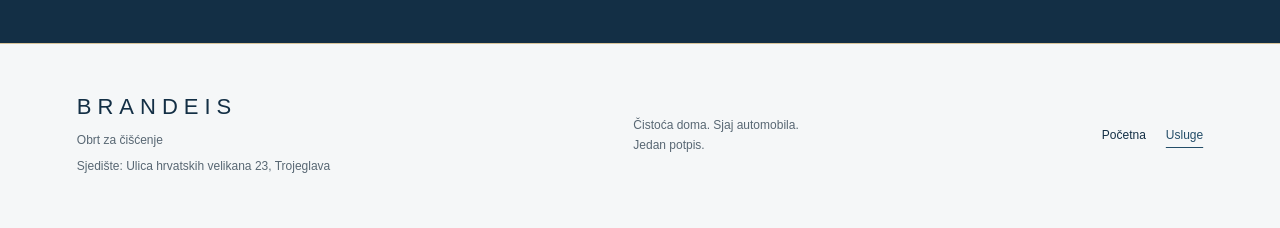
==== commit 68a11884: "Add business address in Trojeglava" ====
--- a/usluge.html
+++ b/usluge.html
@@ -319,7 +319,8 @@
     <footer>
       <div>
         <strong>BRANDEIS</strong>
-        <p>Obrt za čišćenje · Daruvar</p>
+        <p>Obrt za čišćenje</p>
+        <p>Sjedište: Ulica hrvatskih velikana 23, Trojeglava</p>
       </div>
       <p>Čistoća doma. Sjaj automobila.<br />Jedan potpis.</p>
       <nav>
